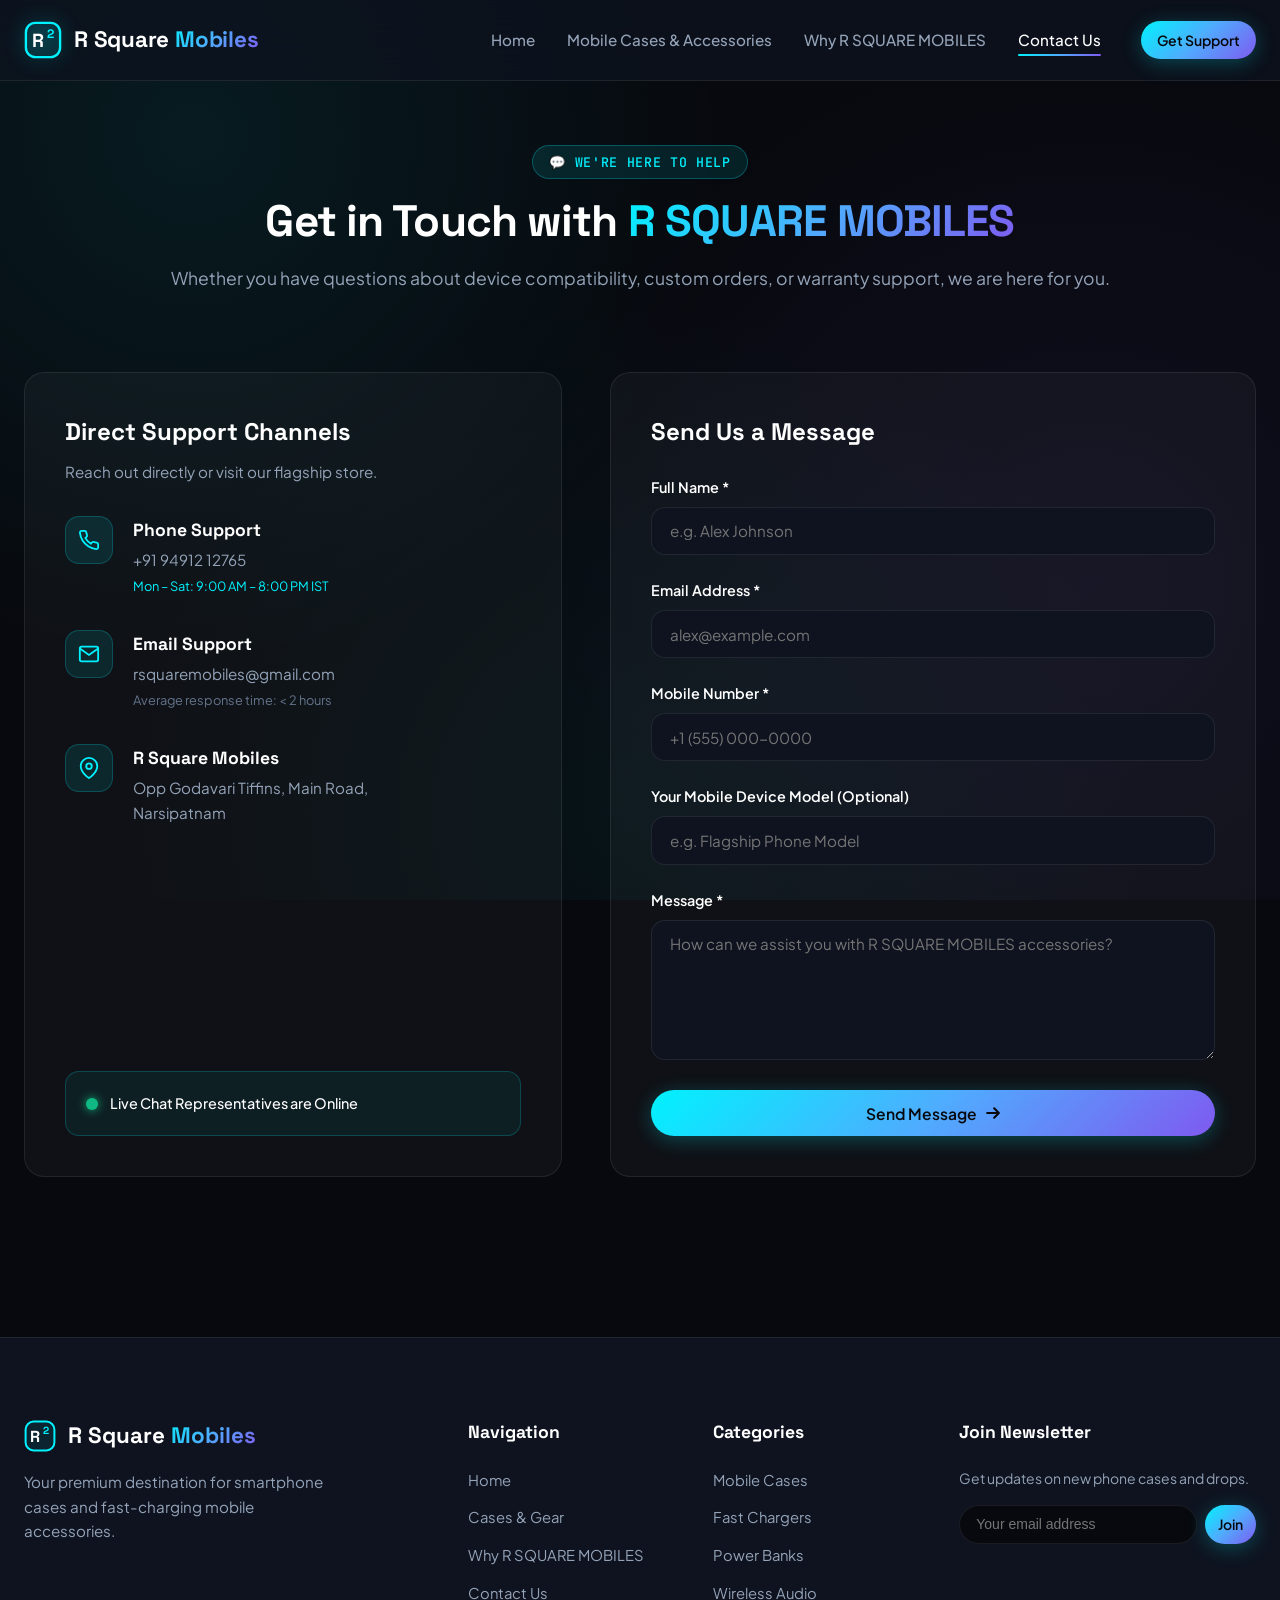
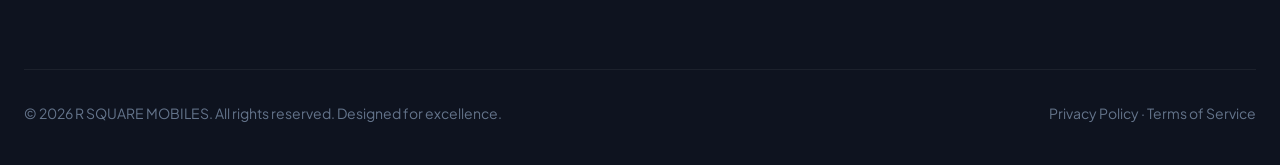
==== contact.html @ cab2f371 "first commit" ====
<!DOCTYPE html>
<html lang="en">

<head>
  <meta charset="UTF-8">
  <meta name="viewport" content="width=device-width, initial-scale=1.0">
  <title>Contact Us — R SQUARE MOBILES</title>
  <meta name="description"
    content="Have questions about our mobile cases, device compatibility or warranty? Get in touch with the R SQUARE MOBILES support team.">
  <link rel="preconnect" href="https://fonts.googleapis.com">
  <link rel="preconnect" href="https://fonts.gstatic.com" crossorigin>
  <link rel="stylesheet" href="css/style.css">
</head>

<body>

  <!-- ============================= SITE HEADER ============================= -->
  <header class="site-header">
    <div class="container header-inner">
      <a href="index.html" class="brand" aria-label="R SQUARE MOBILES Home">
        <svg class="brand-mark" viewBox="0 0 40 40" fill="none" xmlns="http://www.w3.org/2000/svg" aria-hidden="true">
          <rect x="2" y="2" width="36" height="36" rx="10" fill="rgba(0, 242, 254, 0.08)" stroke="#00f2fe"
            stroke-width="2.5" />
          <text x="8" y="27" font-family="'Space Grotesk', sans-serif" font-weight="800" font-size="20"
            fill="#ffffff">R</text>
          <text x="24" y="18" font-family="'Space Grotesk', sans-serif" font-weight="800" font-size="13"
            fill="#00f2fe">2</text>
        </svg>
        <span>R Square<span class="accent"> Mobiles</span></span>
      </a>

      <button class="nav-toggle" id="navToggle" aria-label="Toggle navigation menu" aria-expanded="false"
        aria-controls="mainNav">
        <svg viewBox="0 0 24 24" width="24" height="24" fill="none" stroke="currentColor" stroke-width="2"
          stroke-linecap="round">
          <line x1="3" y1="6" x2="21" y2="6" />
          <line x1="3" y1="12" x2="21" y2="12" />
          <line x1="3" y1="18" x2="21" y2="18" />
        </svg>
      </button>

      <nav class="main-nav" id="mainNav">
        <ul class="nav-links">
          <li><a href="index.html">Home</a></li>
          <li><a href="index.html#accessories">Mobile Cases &amp; Accessories</a></li>
          <li><a href="index.html#why">Why R SQUARE MOBILES</a></li>
          <li><a href="contact.html" class="active">Contact Us</a></li>
        </ul>
        <div class="header-actions">
          <a href="contact.html" class="btn btn-primary btn-sm nav-cta">Get Support</a>
        </div>
      </nav>
    </div>
  </header>

  <main>
    <!-- ============================= HERO SECTION ============================= -->
    <section class="contact-hero">
      <div class="container">
        <span class="eyebrow">💬 We're Here to Help</span>
        <h1 class="section-heading">Get in Touch with <span class="accent">R SQUARE MOBILES</span></h1>
        <p class="section-sub">Whether you have questions about device compatibility, custom orders, or warranty
          support, we are here for you.</p>
      </div>
    </section>

    <!-- ============================= CONTACT CONTENT ============================= -->
    <section class="container">
      <div class="contact-layout">
        <!-- Contact Info Cards -->
        <div class="contact-info-card">
          <div>
            <h3
              style="font-family:var(--font-heading); font-size:1.5rem; color:var(--text-bright); margin-bottom:0.5rem;">
              Direct Support Channels</h3>
            <p style="color:var(--text-muted); font-size:0.95rem;">Reach out directly or visit our flagship store.</p>
          </div>

          <div class="info-item">
            <div class="info-icon">
              <svg viewBox="0 0 24 24" fill="none" stroke="currentColor" stroke-width="2">
                <path
                  d="M22 16.92v3a2 2 0 0 1-2.18 2 19.79 19.79 0 0 1-8.63-3.07 19.5 19.5 0 0 1-6-6 19.79 19.79 0 0 1-3.07-8.67A2 2 0 0 1 4.11 2h3a2 2 0 0 1 2 1.72 12.84 12.84 0 0 0 .7 2.81 2 2 0 0 1-.45 2.11L8.09 9.91a16 16 0 0 0 6 6l1.27-1.27a2 2 0 0 1 2.11-.45 12.84 12.84 0 0 0 2.81.7A2 2 0 0 1 22 16.92z" />
              </svg>
            </div>
            <div class="info-text">
              <h4>Phone Support</h4>
              <p> +91 94912 12765</p>
              <span style="font-size:0.8rem; color:var(--accent-cyan);">Mon – Sat: 9:00 AM – 8:00 PM IST</span>
            </div>
          </div>

          <div class="info-item">
            <div class="info-icon">
              <svg viewBox="0 0 24 24" fill="none" stroke="currentColor" stroke-width="2">
                <path d="M4 4h16c1.1 0 2 .9 2 2v12c0 1.1-.9 2-2 2H4c-1.1 0-2-.9-2-2V6c0-1.1.9-2 2-2z" />
                <polyline points="22,6 12,13 2,6" />
              </svg>
            </div>
            <div class="info-text">
              <h4>Email Support</h4>
              <p>rsquaremobiles@gmail.com</p>
              <span style="font-size:0.8rem; color:var(--text-dim);">Average response time: &lt; 2 hours</span>
            </div>
          </div>

          <div class="info-item">
            <div class="info-icon">
              <svg viewBox="0 0 24 24" fill="none" stroke="currentColor" stroke-width="2">
                <path d="M21 10c0 7-9 13-9 13s-9-6-9-13a9 9 0 0 1 18 0z" />
                <circle cx="12" cy="10" r="3" />
              </svg>
            </div>
            <div class="info-text">
              <h4>R Square Mobiles</h4>
              <p>Opp Godavari Tiffins, Main Road, </p>
              <p>Narsipatnam</p>
            </div>
          </div>

          <div
            style="margin-top:auto; padding:1.25rem; background:rgba(0,242,254,0.06); border:1px solid rgba(0,242,254,0.2); border-radius:var(--radius-md); display:flex; align-items:center; gap:0.75rem;">
            <span
              style="width:12px; height:12px; border-radius:50%; background:#10b981; box-shadow:0 0 10px #10b981;"></span>
            <span style="font-size:0.9rem; color:var(--text-bright); font-weight:500;">Live Chat Representatives are
              Online</span>
          </div>
        </div>

        <!-- Contact Form Card -->
        <div class="contact-form-card">
          <h3
            style="font-family:var(--font-heading); font-size:1.5rem; color:var(--text-bright); margin-bottom:1.5rem;">
            Send Us a Message</h3>

          <form id="contactForm">
            <div class="form-group">
              <label for="contactName">Full Name *</label>
              <input type="text" id="contactName" class="form-input" placeholder="e.g. Alex Johnson" required>
            </div>

            <div class="form-group">
              <label for="contactEmail">Email Address *</label>
              <input type="email" id="contactEmail" class="form-input" placeholder="alex@example.com" required>
            </div>

            <div class="form-group">
              <label for="contactPhone">Mobile Number *</label>
              <input type="tel" id="contactPhone" class="form-input" placeholder="+1 (555) 000-0000" required>
            </div>

            <div class="form-group">
              <label for="contactDevice">Your Mobile Device Model (Optional)</label>
              <input type="text" id="contactDevice" class="form-input" placeholder="e.g. Flagship Phone Model">
            </div>

            <div class="form-group">
              <label for="contactMessage">Message *</label>
              <textarea id="contactMessage" class="form-textarea"
                placeholder="How can we assist you with R SQUARE MOBILES accessories?" required></textarea>
            </div>

            <button type="submit" class="btn btn-primary" style="width:100%;">
              Send Message
              <svg class="btn-icon" viewBox="0 0 12 12" fill="none" aria-hidden="true">
                <path d="M1 6h10M7 2l4 4-4 4" stroke="currentColor" stroke-width="1.8" stroke-linecap="round"
                  stroke-linejoin="round" />
              </svg>
            </button>
          </form>
        </div>
      </div>
    </section>
  </main>

  <!-- ============================= FOOTER ============================= -->
  <footer class="site-footer">
    <div class="container">
      <div class="footer-top">
        <div>
          <div class="footer-brand">
            <svg viewBox="0 0 40 40" width="32" height="32" fill="none" xmlns="http://www.w3.org/2000/svg"
              aria-hidden="true">
              <rect x="2" y="2" width="36" height="36" rx="10" fill="rgba(0, 242, 254, 0.08)" stroke="#00f2fe"
                stroke-width="2.5" />
              <text x="8" y="27" font-family="'Space Grotesk', sans-serif" font-weight="800" font-size="20"
                fill="#ffffff">R</text>
              <text x="24" y="18" font-family="'Space Grotesk', sans-serif" font-weight="800" font-size="13"
                fill="#00f2fe">2</text>
            </svg>
            <span>R Square<span class="accent"> Mobiles</span></span>
          </div>
          <p class="footer-tagline">Your premium destination for smartphone cases and fast-charging mobile accessories.
          </p>
        </div>

        <div class="footer-col">
          <h4>Navigation</h4>
          <ul>
            <li><a href="index.html">Home</a></li>
            <li><a href="index.html#accessories">Cases &amp; Gear</a></li>
            <li><a href="index.html#why">Why R SQUARE MOBILES</a></li>
            <li><a href="contact.html">Contact Us</a></li>
          </ul>
        </div>

        <div class="footer-col">
          <h4>Categories</h4>
          <ul>
            <li><a href="index.html#accessories">Mobile Cases</a></li>
            <li><a href="index.html#accessories">Fast Chargers</a></li>
            <li><a href="index.html#accessories">Power Banks</a></li>
            <li><a href="index.html#accessories">Wireless Audio</a></li>
          </ul>
        </div>

        <div class="footer-col">
          <h4>Join Newsletter</h4>
          <p style="font-size:0.875rem; color:var(--text-muted);">Get updates on new phone cases and drops.</p>
          <form class="newsletter-form"
            onsubmit="event.preventDefault(); showToast('Subscribed to R SQUARE MOBILES newsletter!'); this.reset();">
            <input type="email" placeholder="Your email address" class="newsletter-input" required>
            <button type="submit" class="btn btn-primary btn-sm">Join</button>
          </form>
        </div>
      </div>

      <div class="footer-bottom">
        <span>© 2026 R SQUARE MOBILES. All rights reserved. Designed for excellence.</span>
        <span>Privacy Policy · Terms of Service</span>
      </div>
    </div>
  </footer>

  <script src="js/script.js"></script>
</body>

</html>
---- css/style.css ----
/* ==========================================================================
   R SQUARE MOBILES — PREMIUM ULTRA-MODERN DESIGN SYSTEM
   ========================================================================== */

@import url('https://fonts.googleapis.com/css2?family=Plus+Jakarta+Sans:ital,wght@0,300..800;1,300..800&family=Space+Grotesk:wght@500;600;700&family=JetBrains+Mono:wght@500&display=swap');

:root {
  /* Color Palette - Deep Space Obsidian & Cyber Cyan */
  --bg-dark: #07090e;
  --bg-surface: #0e131f;
  --bg-surface-elevated: #161c2e;
  --bg-glass: rgba(14, 19, 31, 0.75);
  --bg-glass-card: rgba(255, 255, 255, 0.035);
  --bg-glass-hover: rgba(255, 255, 255, 0.07);

  --border-glass: rgba(255, 255, 255, 0.08);
  --border-glow: rgba(0, 242, 254, 0.3);
  --border-active: #00f2fe;

  --accent-cyan: #00f2fe;
  --accent-blue: #4facfe;
  --accent-teal: #00b8a9;
  --accent-purple: #7f5af0;
  --accent-gradient: linear-gradient(135deg, #00f2fe 0%, #4facfe 50%, #7f5af0 100%);
  --accent-gradient-hover: linear-gradient(135deg, #38f9d7 0%, #4facfe 100%);
  --accent-glow: rgba(0, 242, 254, 0.25);
  --accent-glow-strong: rgba(0, 242, 254, 0.5);

  --text-bright: #ffffff;
  --text-main: #f1f5f9;
  --text-muted: #94a3b8;
  --text-dim: #64748b;

  --font-primary: 'Plus Jakarta Sans', -apple-system, BlinkMacSystemFont, sans-serif;
  --font-heading: 'Space Grotesk', sans-serif;
  --font-mono: 'JetBrains Mono', monospace;

  --radius-sm: 8px;
  --radius-md: 14px;
  --radius-lg: 20px;
  --radius-full: 9999px;

  --transition-fast: 0.2s cubic-bezier(0.16, 1, 0.3, 1);
  --transition-normal: 0.35s cubic-bezier(0.16, 1, 0.3, 1);
  --transition-bounce: 0.5s cubic-bezier(0.34, 1.56, 0.64, 1);

  --shadow-sm: 0 4px 12px rgba(0, 0, 0, 0.3);
  --shadow-md: 0 10px 30px rgba(0, 0, 0, 0.5);
  --shadow-glow: 0 0 30px rgba(0, 242, 254, 0.2);
}

/* Base & Reset */
*,
*::before,
*::after {
  box-sizing: border-box;
  margin: 0;
  padding: 0;
}

html {
  scroll-behavior: smooth;
  font-size: 16px;
  color-scheme: dark;
}

body {
  font-family: var(--font-primary);
  background-color: var(--bg-dark);
  color: var(--text-main);
  line-height: 1.6;
  overflow-x: hidden;
  min-height: 100vh;
  position: relative;
  background-image:
    radial-gradient(circle at 15% 15%, rgba(0, 242, 254, 0.08) 0%, transparent 40%),
    radial-gradient(circle at 85% 65%, rgba(127, 90, 240, 0.08) 0%, transparent 45%),
    radial-gradient(circle at 50% 90%, rgba(0, 184, 169, 0.06) 0%, transparent 50%);
  background-attachment: fixed;
}

/* Custom Scrollbar */
::-webkit-scrollbar {
  width: 10px;
}

::-webkit-scrollbar-track {
  background: var(--bg-dark);
}

::-webkit-scrollbar-thumb {
  background: #1e293b;
  border-radius: var(--radius-full);
  border: 2px solid var(--bg-dark);
}

::-webkit-scrollbar-thumb:hover {
  background: var(--accent-teal);
}

/* Typography & Layout Utility */
.container {
  width: 100%;
  max-width: 1280px;
  margin: 0 auto;
  padding: 0 1.5rem;
}

a {
  color: inherit;
  text-decoration: none;
  transition: color var(--transition-fast);
}

ul {
  list-style: none;
}

img,
svg {
  display: block;
  max-width: 100%;
}

button {
  font-family: inherit;
  cursor: pointer;
  border: none;
  background: none;
}

.eyebrow {
  display: inline-flex;
  align-items: center;
  gap: 0.5rem;
  padding: 0.35rem 1rem;
  border-radius: var(--radius-full);
  background: rgba(0, 242, 254, 0.1);
  border: 1px solid rgba(0, 242, 254, 0.25);
  color: var(--accent-cyan);
  font-family: var(--font-mono);
  font-size: 0.825rem;
  font-weight: 500;
  letter-spacing: 0.05em;
  text-transform: uppercase;
  margin-bottom: 1rem;
}

.accent {
  background: var(--accent-gradient);
  -webkit-background-clip: text;
  -webkit-text-fill-color: transparent;
}

.section-head {
  text-align: center;
  max-width: 680px;
  margin: 0 auto 3.5rem;
}

.section-heading {
  font-family: var(--font-heading);
  font-size: clamp(2rem, 4vw, 2.75rem);
  font-weight: 700;
  letter-spacing: -0.02em;
  color: var(--text-bright);
  line-height: 1.2;
  margin-bottom: 1rem;
}

.section-sub {
  color: var(--text-muted);
  font-size: 1.1rem;
}

/* Buttons */
.btn {
  display: inline-flex;
  align-items: center;
  justify-content: center;
  gap: 0.6rem;
  padding: 0.85rem 1.75rem;
  border-radius: var(--radius-full);
  font-weight: 600;
  font-size: 0.975rem;
  transition: all var(--transition-normal);
  position: relative;
  overflow: hidden;
  z-index: 1;
}

.btn-primary {
  background: var(--accent-gradient);
  color: #07090e;
  box-shadow: 0 4px 20px var(--accent-glow);
}

.btn-primary:hover {
  transform: translateY(-2px);
  box-shadow: 0 8px 30px var(--accent-glow-strong);
}

.btn-secondary {
  background: rgba(255, 255, 255, 0.05);
  color: var(--text-bright);
  border: 1px solid var(--border-glass);
  backdrop-filter: blur(10px);
}

.btn-secondary:hover {
  background: rgba(255, 255, 255, 0.1);
  border-color: rgba(255, 255, 255, 0.2);
  transform: translateY(-2px);
}

.btn-sm {
  padding: 0.5rem 1rem;
  font-size: 0.875rem;
}

.btn-icon {
  width: 14px;
  height: 14px;
  transition: transform var(--transition-fast);
}

.btn:hover .btn-icon {
  transform: translateX(4px);
}

/* ==========================================================================
   HEADER & NAVIGATION
   ========================================================================== */
.site-header {
  position: sticky;
  top: 0;
  z-index: 100;
  background: var(--bg-glass);
  backdrop-filter: blur(20px);
  -webkit-backdrop-filter: blur(20px);
  border-bottom: 1px solid var(--border-glass);
  transition: background var(--transition-fast);
}

.header-inner {
  display: flex;
  align-items: center;
  justify-content: space-between;
  height: 80px;
}

.brand {
  display: flex;
  align-items: center;
  gap: 0.75rem;
  font-family: var(--font-heading);
  font-size: 1.4rem;
  font-weight: 700;
  color: var(--text-bright);
  letter-spacing: -0.01em;
}

.brand-mark {
  width: 38px;
  height: 38px;
  filter: drop-shadow(0 0 10px rgba(0, 242, 254, 0.4));
  transition: transform var(--transition-bounce);
}

.brand:hover .brand-mark {
  transform: scale(1.1) rotate(-5deg);
}

.main-nav {
  display: flex;
  align-items: center;
  gap: 2.5rem;
}

.nav-links {
  display: flex;
  align-items: center;
  gap: 2rem;
}

.nav-links a {
  color: var(--text-muted);
  font-weight: 500;
  font-size: 0.95rem;
  position: relative;
  padding: 0.4rem 0;
}

.nav-links a:hover,
.nav-links a.active {
  color: var(--text-bright);
}

.nav-links a::after {
  content: '';
  position: absolute;
  bottom: 0;
  left: 0;
  width: 0%;
  height: 2px;
  background: var(--accent-gradient);
  border-radius: var(--radius-full);
  transition: width var(--transition-normal);
}

.nav-links a:hover::after,
.nav-links a.active::after {
  width: 100%;
}

.header-actions {
  display: flex;
  align-items: center;
  gap: 1rem;
}

.cart-toggle-btn {
  position: relative;
  display: flex;
  align-items: center;
  justify-content: center;
  width: 44px;
  height: 44px;
  border-radius: var(--radius-full);
  background: rgba(255, 255, 255, 0.05);
  border: 1px solid var(--border-glass);
  color: var(--text-bright);
  transition: all var(--transition-fast);
}

.cart-toggle-btn:hover {
  background: rgba(0, 242, 254, 0.15);
  border-color: var(--accent-cyan);
  color: var(--accent-cyan);
}

.cart-badge {
  position: absolute;
  top: -4px;
  right: -4px;
  background: var(--accent-cyan);
  color: #07090e;
  font-size: 0.75rem;
  font-weight: 700;
  width: 20px;
  height: 20px;
  border-radius: var(--radius-full);
  display: flex;
  align-items: center;
  justify-content: center;
  box-shadow: 0 0 10px var(--accent-cyan);
}

.nav-toggle {
  display: none;
  background: transparent;
  border: none;
  cursor: pointer;
  padding: 0.5rem;
  width: 40px;
  height: 40px;
}

.nav-toggle svg {
  stroke: var(--text-bright);
}

/* Mobile Nav Drawer Overlay */
@media (max-width: 900px) {
  .nav-toggle {
    display: flex;
    align-items: center;
    justify-content: center;
  }

  .main-nav {
    position: fixed;
    top: 80px;
    right: -100%;
    width: 280px;
    height: calc(100vh - 80px);
    background: var(--bg-surface-elevated);
    border-left: 1px solid var(--border-glass);
    flex-direction: column;
    align-items: flex-start;
    padding: 2.5rem 2rem;
    gap: 2rem;
    transition: right var(--transition-normal);
    box-shadow: -10px 0 30px rgba(0, 0, 0, 0.5);
  }

  .main-nav.open {
    right: 0;
  }

  .nav-links {
    flex-direction: column;
    align-items: flex-start;
    width: 100%;
    gap: 1.5rem;
  }

  .nav-links a {
    font-size: 1.1rem;
    width: 100%;
  }

  .nav-cta {
    width: 100%;
    text-align: center;
  }
}

/* ==========================================================================
   HERO SECTION
   ========================================================================== */
.hero {
  padding: 5rem 0 6rem;
  position: relative;
  overflow: hidden;
}

.hero-inner {
  display: grid;
  grid-template-columns: 1.1fr 0.9fr;
  gap: 3rem;
  align-items: center;
}

.hero-copy {
  z-index: 2;
}

.hero-heading {
  font-family: var(--font-heading);
  font-size: clamp(2.5rem, 5vw, 4rem);
  font-weight: 700;
  line-height: 1.1;
  color: var(--text-bright);
  margin-bottom: 1rem;
  letter-spacing: -0.02em;
}

.hero-sub {
  font-size: 1.25rem;
  color: var(--accent-cyan);
  font-weight: 600;
  margin-bottom: 0.75rem;
}

.hero-desc {
  font-size: 1.05rem;
  color: var(--text-muted);
  margin-bottom: 2rem;
  max-width: 540px;
}

.hero-actions {
  display: flex;
  flex-direction: column;
  gap: 1.25rem;
}

.hero-buttons {
  display: flex;
  align-items: center;
  gap: 1rem;
  flex-wrap: wrap;
}

.hero-note {
  display: flex;
  align-items: center;
  gap: 0.5rem;
  font-size: 0.85rem;
  color: var(--text-dim);
  font-family: var(--font-mono);
}

.hero-note span {
  display: inline-block;
  width: 6px;
  height: 6px;
  border-radius: 50%;
  background: var(--accent-cyan);
  box-shadow: 0 0 8px var(--accent-cyan);
}

/* Interactive 3D Phone Hero Canvas Art */
.hero-art-wrapper {
  position: relative;
  display: flex;
  justify-content: center;
  align-items: center;
}

.hero-art-backdrop {
  position: absolute;
  width: 380px;
  height: 380px;
  background: radial-gradient(circle, rgba(0, 242, 254, 0.18) 0%, rgba(127, 90, 240, 0.12) 50%, transparent 70%);
  filter: blur(40px);
  border-radius: 50%;
  animation: pulse-glow 6s ease-in-out infinite alternate;
}

@keyframes pulse-glow {
  0% {
    transform: scale(0.9);
    opacity: 0.6;
  }

  100% {
    transform: scale(1.15);
    opacity: 1;
  }
}

.hero-svg-container {
  position: relative;
  width: 100%;
  max-width: 480px;
  filter: drop-shadow(0 20px 40px rgba(0, 0, 0, 0.6));
}

.float-item-1 {
  animation: float-slow 5s ease-in-out infinite alternate;
}

.float-item-2 {
  animation: float-slow 6s ease-in-out infinite alternate-reverse;
}

.float-item-3 {
  animation: float-slow 7s ease-in-out infinite alternate;
}

@keyframes float-slow {
  0% {
    transform: translateY(0px) rotate(0deg);
  }

  100% {
    transform: translateY(-12px) rotate(2deg);
  }
}

/* Cable Wavy Divider */
.cable-divider {
  width: 100%;
  height: 36px;
  stroke: rgba(0, 242, 254, 0.4);
  stroke-width: 2.5;
  fill: none;
  filter: drop-shadow(0 0 8px var(--accent-cyan));
}

/* ==========================================================================
   ACCESSORIES & PRODUCT CATALOG
   ========================================================================== */
.accessories {
  padding: 6rem 0;
  position: relative;
}

.filter-bar {
  display: flex;
  flex-direction: column;
  gap: 1.5rem;
  align-items: center;
  margin-bottom: 3.5rem;
}

.search-box {
  position: relative;
  width: 100%;
  max-width: 500px;
}

.search-input {
  width: 100%;
  padding: 0.9rem 1.25rem 0.9rem 3rem;
  background: var(--bg-surface);
  border: 1px solid var(--border-glass);
  border-radius: var(--radius-full);
  color: var(--text-bright);
  font-size: 0.975rem;
  outline: none;
  transition: all var(--transition-fast);
}

.search-input:focus {
  border-color: var(--accent-cyan);
  box-shadow: 0 0 20px rgba(0, 242, 254, 0.2);
  background: var(--bg-surface-elevated);
}

.search-icon {
  position: absolute;
  left: 1.1rem;
  top: 50%;
  transform: translateY(-50%);
  width: 18px;
  height: 18px;
  stroke: var(--text-dim);
  pointer-events: none;
}

.category-tabs {
  display: flex;
  align-items: center;
  justify-content: center;
  gap: 0.75rem;
  flex-wrap: wrap;
}

.tab-btn {
  padding: 0.55rem 1.25rem;
  border-radius: var(--radius-full);
  background: rgba(255, 255, 255, 0.04);
  border: 1px solid var(--border-glass);
  color: var(--text-muted);
  font-size: 0.9rem;
  font-weight: 500;
  transition: all var(--transition-fast);
}

.tab-btn:hover {
  color: var(--text-bright);
  background: rgba(255, 255, 255, 0.08);
}

.tab-btn.active {
  background: var(--accent-cyan);
  color: #07090e;
  font-weight: 600;
  border-color: var(--accent-cyan);
  box-shadow: 0 0 15px rgba(0, 242, 254, 0.4);
}

/* Card Grid */
.card-grid {
  display: grid;
  grid-template-columns: repeat(auto-fill, minmax(320px, 1fr));
  gap: 2rem;
}

.product-card {
  background: var(--bg-glass-card);
  border: 1px solid var(--border-glass);
  border-radius: var(--radius-lg);
  padding: 1.75rem;
  backdrop-filter: blur(16px);
  -webkit-backdrop-filter: blur(16px);
  transition: all var(--transition-normal);
  display: flex;
  flex-direction: column;
  position: relative;
  overflow: hidden;
}

.product-card::before {
  content: '';
  position: absolute;
  top: 0;
  left: 0;
  width: 100%;
  height: 2px;
  background: var(--accent-gradient);
  opacity: 0;
  transition: opacity var(--transition-fast);
}

.product-card:hover {
  transform: translateY(-8px);
  background: var(--bg-glass-hover);
  border-color: rgba(0, 242, 254, 0.3);
  box-shadow: var(--shadow-md), 0 0 25px rgba(0, 242, 254, 0.12);
}

.product-card:hover::before {
  opacity: 1;
}

.card-top {
  display: flex;
  justify-content: space-between;
  align-items: center;
  margin-bottom: 1rem;
}

.badge-tag {
  font-size: 0.75rem;
  font-weight: 700;
  text-transform: uppercase;
  padding: 0.25rem 0.6rem;
  border-radius: var(--radius-sm);
  background: rgba(0, 242, 254, 0.12);
  color: var(--accent-cyan);
  border: 1px solid rgba(0, 242, 254, 0.25);
}

.badge-tag.popular {
  background: rgba(127, 90, 240, 0.15);
  color: #a78bfa;
  border-color: rgba(127, 90, 240, 0.3);
}

.card-icon-wrap {
  width: 100%;
  height: 200px;
  border-radius: var(--radius-md);
  background: radial-gradient(circle at center, rgba(0, 242, 254, 0.08) 0%, rgba(14, 19, 31, 0.85) 100%);
  border: 1px solid rgba(255, 255, 255, 0.06);
  display: flex;
  align-items: center;
  justify-content: center;
  margin-bottom: 1.5rem;
  position: relative;
  overflow: hidden;
  padding: 0.5rem;
}

.product-img {
  width: 100%;
  height: 100%;
  object-fit: contain;
  transition: transform var(--transition-bounce);
  filter: drop-shadow(0 10px 20px rgba(0, 0, 0, 0.5));
}

.product-card:hover .product-img {
  transform: scale(1.08) translateY(-4px);
}

.availability-status {
  display: inline-flex;
  align-items: center;
  gap: 0.5rem;
  font-size: 0.875rem;
  font-weight: 600;
  color: #10b981;
  background: rgba(16, 185, 129, 0.1);
  padding: 0.35rem 0.85rem;
  border-radius: var(--radius-full);
  border: 1px solid rgba(16, 185, 129, 0.25);
}

.availability-status.large {
  font-size: 1rem;
  padding: 0.5rem 1rem;
}

.status-dot {
  width: 8px;
  height: 8px;
  border-radius: 50%;
  background: #10b981;
  box-shadow: 0 0 10px #10b981;
  animation: pulse-dot 2s infinite alternate;
}

@keyframes pulse-dot {
  0% {
    transform: scale(0.9);
    opacity: 0.7;
  }

  100% {
    transform: scale(1.2);
    opacity: 1;
  }
}

.rating-stars {
  display: flex;
  align-items: center;
  gap: 0.25rem;
  color: #fbbf24;
  font-size: 0.85rem;
  margin-bottom: 0.5rem;
}

.rating-stars span {
  color: var(--text-dim);
  font-size: 0.8rem;
  margin-left: 0.3rem;
}

.product-card h3 {
  font-family: var(--font-heading);
  font-size: 1.35rem;
  font-weight: 700;
  color: var(--text-bright);
  margin-bottom: 0.5rem;
}

.product-card p {
  color: var(--text-muted);
  font-size: 0.925rem;
  margin-bottom: 1.5rem;
  flex-grow: 1;
}

.card-bottom {
  display: flex;
  align-items: center;
  justify-content: space-between;
  margin-top: auto;
  padding-top: 1rem;
  border-top: 1px solid rgba(255, 255, 255, 0.06);
}

.card-actions {
  display: flex;
  gap: 0.5rem;
  width: 100%;
  justify-content: space-between;
  align-items: center;
}

.btn-add-cart {
  padding: 0.65rem 1.25rem;
  border-radius: var(--radius-full);
  background: var(--accent-gradient);
  color: #07090e;
  font-weight: 600;
  font-size: 0.875rem;
  transition: all var(--transition-fast);
  display: flex;
  align-items: center;
  gap: 0.4rem;
}

.btn-add-cart:hover {
  box-shadow: 0 0 15px rgba(0, 242, 254, 0.5);
  transform: scale(1.03);
}

.btn-quick-view {
  width: 36px;
  height: 36px;
  border-radius: var(--radius-full);
  background: rgba(255, 255, 255, 0.05);
  border: 1px solid var(--border-glass);
  color: var(--text-bright);
  display: flex;
  align-items: center;
  justify-content: center;
  transition: all var(--transition-fast);
}

.btn-quick-view:hover {
  background: rgba(255, 255, 255, 0.15);
  color: var(--accent-cyan);
}

/* Empty state */
.no-results {
  grid-column: 1 / -1;
  text-align: center;
  padding: 4rem 2rem;
  background: var(--bg-glass-card);
  border-radius: var(--radius-lg);
  border: 1px dashed var(--border-glass);
  color: var(--text-muted);
}

/* ==========================================================================
   WHY CHOOSE US & FEATURES
   ========================================================================== */
.why {
  padding: 6rem 0;
  background: radial-gradient(ellipse at center, rgba(14, 19, 31, 0.6) 0%, transparent 80%);
}

.feature-grid {
  display: grid;
  grid-template-columns: repeat(auto-fit, minmax(250px, 1fr));
  gap: 2rem;
}

.feature-item {
  background: var(--bg-glass-card);
  border: 1px solid var(--border-glass);
  border-radius: var(--radius-lg);
  padding: 2.25rem 1.75rem;
  transition: all var(--transition-normal);
  position: relative;
}

.feature-item:hover {
  transform: translateY(-5px);
  border-color: rgba(0, 242, 254, 0.3);
  box-shadow: 0 10px 30px rgba(0, 0, 0, 0.4);
}

.feature-num {
  font-family: var(--font-mono);
  font-size: 2.5rem;
  font-weight: 800;
  color: rgba(0, 242, 254, 0.2);
  line-height: 1;
  margin-bottom: 1.25rem;
  display: block;
}

.feature-item:hover .feature-num {
  color: var(--accent-cyan);
  text-shadow: 0 0 15px rgba(0, 242, 254, 0.4);
}

.feature-item h3 {
  font-family: var(--font-heading);
  font-size: 1.25rem;
  color: var(--text-bright);
  margin-bottom: 0.75rem;
}

.feature-item p {
  color: var(--text-muted);
  font-size: 0.95rem;
}

/* ==========================================================================
   CUSTOMER REVIEWS & TESTIMONIALS
   ========================================================================== */
.testimonials {
  padding: 6rem 0;
}

.testimonial-grid {
  display: grid;
  grid-template-columns: repeat(auto-fit, minmax(300px, 1fr));
  gap: 2rem;
}

.testimonial-card {
  background: var(--bg-glass-card);
  border: 1px solid var(--border-glass);
  border-radius: var(--radius-lg);
  padding: 2rem;
  backdrop-filter: blur(10px);
  display: flex;
  flex-direction: column;
  gap: 1rem;
}

.testimonial-quote {
  color: var(--text-main);
  font-size: 0.975rem;
  font-style: italic;
}

.testimonial-user {
  display: flex;
  align-items: center;
  gap: 1rem;
  margin-top: auto;
}

.user-avatar {
  width: 44px;
  height: 44px;
  border-radius: 50%;
  background: var(--accent-gradient);
  display: flex;
  align-items: center;
  justify-content: center;
  font-weight: 700;
  color: #07090e;
  font-size: 1rem;
}

.user-info h4 {
  color: var(--text-bright);
  font-size: 0.95rem;
  font-weight: 600;
}

.user-info span {
  color: var(--text-dim);
  font-size: 0.8rem;
}

/* ==========================================================================
   FAQ ACCORDION
   ========================================================================== */
.faq-section {
  padding: 6rem 0;
}

.faq-accordion {
  max-width: 800px;
  margin: 0 auto;
  display: flex;
  flex-direction: column;
  gap: 1rem;
}

.faq-item {
  background: var(--bg-glass-card);
  border: 1px solid var(--border-glass);
  border-radius: var(--radius-md);
  overflow: hidden;
  transition: border-color var(--transition-fast);
}

.faq-item.open {
  border-color: rgba(0, 242, 254, 0.3);
}

.faq-question {
  width: 100%;
  padding: 1.25rem 1.5rem;
  display: flex;
  align-items: center;
  justify-content: space-between;
  color: var(--text-bright);
  font-family: var(--font-heading);
  font-size: 1.1rem;
  font-weight: 600;
  text-align: left;
}

.faq-icon {
  width: 20px;
  height: 20px;
  stroke: var(--accent-cyan);
  transition: transform var(--transition-fast);
}

.faq-item.open .faq-icon {
  transform: rotate(180deg);
}

.faq-answer {
  padding: 0 1.5rem 1.25rem;
  color: var(--text-muted);
  font-size: 0.95rem;
  display: none;
  line-height: 1.6;
}

.faq-item.open .faq-answer {
  display: block;
}

/* ==========================================================================
   CONTACT PAGE & CTA
   ========================================================================== */
.cta {
  padding: 5rem 0 6rem;
}

.cta-panel {
  background: linear-gradient(135deg, rgba(14, 19, 31, 0.9) 0%, rgba(22, 28, 46, 0.9) 100%);
  border: 1px solid rgba(0, 242, 254, 0.3);
  border-radius: var(--radius-lg);
  padding: 3.5rem 3rem;
  display: flex;
  align-items: center;
  justify-content: space-between;
  gap: 2rem;
  box-shadow: 0 0 40px rgba(0, 242, 254, 0.15);
  position: relative;
  overflow: hidden;
}

.cta-panel::before {
  content: '';
  position: absolute;
  top: -50%;
  right: -20%;
  width: 400px;
  height: 400px;
  background: radial-gradient(circle, rgba(0, 242, 254, 0.15) 0%, transparent 70%);
  pointer-events: none;
}

.cta-copy h2 {
  font-family: var(--font-heading);
  font-size: 2rem;
  color: var(--text-bright);
  margin-bottom: 0.5rem;
}

.cta-copy p {
  color: var(--text-muted);
  font-size: 1.05rem;
}

/* Contact Page Layout */
.contact-hero {
  padding: 4rem 0 2rem;
  text-align: center;
}

.contact-layout {
  display: grid;
  grid-template-columns: 1fr 1.2fr;
  gap: 3rem;
  padding: 3rem 0 6rem;
}

.contact-info-card {
  background: var(--bg-glass-card);
  border: 1px solid var(--border-glass);
  border-radius: var(--radius-lg);
  padding: 2.5rem;
  display: flex;
  flex-direction: column;
  gap: 2rem;
}

.info-item {
  display: flex;
  align-items: flex-start;
  gap: 1.25rem;
}

.info-icon {
  width: 48px;
  height: 48px;
  border-radius: var(--radius-md);
  background: rgba(0, 242, 254, 0.1);
  border: 1px solid rgba(0, 242, 254, 0.2);
  display: flex;
  align-items: center;
  justify-content: center;
  color: var(--accent-cyan);
  flex-shrink: 0;
}

.info-icon svg {
  width: 22px;
  height: 22px;
  stroke: currentColor;
}

.info-text h4 {
  font-family: var(--font-heading);
  color: var(--text-bright);
  font-size: 1.1rem;
  margin-bottom: 0.25rem;
}

.info-text p {
  color: var(--text-muted);
  font-size: 0.95rem;
}

.contact-form-card {
  background: var(--bg-glass-card);
  border: 1px solid var(--border-glass);
  border-radius: var(--radius-lg);
  padding: 2.5rem;
}

.form-group {
  margin-bottom: 1.5rem;
}

.form-group label {
  display: block;
  font-size: 0.9rem;
  font-weight: 600;
  color: var(--text-bright);
  margin-bottom: 0.5rem;
}

.form-input,
.form-textarea,
.form-select {
  width: 100%;
  padding: 0.85rem 1.1rem;
  background: var(--bg-surface);
  border: 1px solid var(--border-glass);
  border-radius: var(--radius-md);
  color: var(--text-bright);
  font-family: inherit;
  font-size: 0.95rem;
  outline: none;
  transition: all var(--transition-fast);
}

.form-input:focus,
.form-textarea:focus,
.form-select:focus {
  border-color: var(--accent-cyan);
  box-shadow: 0 0 15px rgba(0, 242, 254, 0.2);
  background: var(--bg-surface-elevated);
}

.form-textarea {
  resize: vertical;
  min-height: 140px;
}

/* ==========================================================================
   SHOPPING CART DRAWER & QUICK VIEW MODAL
   ========================================================================== */
/* Drawer */
.cart-drawer-backdrop {
  position: fixed;
  inset: 0;
  background: rgba(0, 0, 0, 0.7);
  backdrop-filter: blur(8px);
  z-index: 1000;
  opacity: 0;
  pointer-events: none;
  transition: opacity var(--transition-normal);
}

.cart-drawer-backdrop.open {
  opacity: 1;
  pointer-events: auto;
}

.cart-drawer {
  position: fixed;
  top: 0;
  right: -420px;
  width: 100%;
  max-width: 420px;
  height: 100vh;
  background: var(--bg-surface-elevated);
  border-left: 1px solid var(--border-glass);
  z-index: 1001;
  display: flex;
  flex-direction: column;
  transition: right var(--transition-normal);
  box-shadow: -15px 0 40px rgba(0, 0, 0, 0.8);
}

.cart-drawer.open {
  right: 0;
}

.cart-header {
  padding: 1.5rem;
  border-bottom: 1px solid var(--border-glass);
  display: flex;
  align-items: center;
  justify-content: space-between;
}

.cart-header h3 {
  font-family: var(--font-heading);
  font-size: 1.3rem;
  color: var(--text-bright);
}

.btn-close {
  width: 36px;
  height: 36px;
  border-radius: 50%;
  background: rgba(255, 255, 255, 0.05);
  color: var(--text-bright);
  display: flex;
  align-items: center;
  justify-content: center;
  transition: background var(--transition-fast);
}

.btn-close:hover {
  background: rgba(255, 255, 255, 0.15);
  color: var(--accent-cyan);
}

.cart-body {
  padding: 1.5rem;
  flex-grow: 1;
  overflow-y: auto;
  display: flex;
  flex-direction: column;
  gap: 1rem;
}

.cart-item {
  display: flex;
  align-items: center;
  gap: 1rem;
  background: var(--bg-glass-card);
  border: 1px solid var(--border-glass);
  border-radius: var(--radius-md);
  padding: 0.9rem;
}

.cart-item-icon {
  width: 55px;
  height: 55px;
  background: rgba(0, 242, 254, 0.1);
  border-radius: var(--radius-sm);
  display: flex;
  align-items: center;
  justify-content: center;
  color: var(--accent-cyan);
  flex-shrink: 0;
  padding: 0.2rem;
}

.cart-item-info {
  flex-grow: 1;
}

.cart-item-info h5 {
  color: var(--text-bright);
  font-size: 0.95rem;
  margin-bottom: 0.2rem;
}

.qty-controls {
  display: flex;
  align-items: center;
  gap: 0.5rem;
  background: var(--bg-surface);
  border: 1px solid var(--border-glass);
  border-radius: var(--radius-full);
  padding: 0.2rem 0.5rem;
}

.btn-qty {
  width: 22px;
  height: 22px;
  border-radius: 50%;
  color: var(--text-bright);
  font-weight: 700;
  font-size: 0.85rem;
  display: flex;
  align-items: center;
  justify-content: center;
}

.btn-qty:hover {
  color: var(--accent-cyan);
}

.cart-footer {
  padding: 1.5rem;
  border-top: 1px solid var(--border-glass);
  background: var(--bg-surface);
}

.cart-subtotal {
  display: flex;
  justify-content: space-between;
  align-items: center;
  font-size: 1.1rem;
  font-weight: 700;
  color: var(--text-bright);
  margin-bottom: 1.25rem;
}

/* Quick View Modal */
.modal-backdrop {
  position: fixed;
  inset: 0;
  background: rgba(0, 0, 0, 0.8);
  backdrop-filter: blur(10px);
  z-index: 2000;
  display: flex;
  align-items: center;
  justify-content: center;
  padding: 1.5rem;
  opacity: 0;
  pointer-events: none;
  transition: opacity var(--transition-normal);
}

.modal-backdrop.open {
  opacity: 1;
  pointer-events: auto;
}

.modal-card {
  background: var(--bg-surface-elevated);
  border: 1px solid var(--border-glow);
  border-radius: var(--radius-lg);
  max-width: 600px;
  width: 100%;
  padding: 2.5rem;
  position: relative;
  box-shadow: 0 20px 50px rgba(0, 0, 0, 0.9), 0 0 30px rgba(0, 242, 254, 0.2);
  transform: translateY(20px);
  transition: transform var(--transition-normal);
}

.modal-backdrop.open .modal-card {
  transform: translateY(0);
}

.modal-close-btn {
  position: absolute;
  top: 1.25rem;
  right: 1.25rem;
}

/* Toast Notifications */
.toast-container {
  position: fixed;
  bottom: 2rem;
  right: 2rem;
  z-index: 3000;
  display: flex;
  flex-direction: column;
  gap: 0.75rem;
}

.toast {
  background: var(--bg-surface-elevated);
  border: 1px solid var(--accent-cyan);
  color: var(--text-bright);
  padding: 1rem 1.5rem;
  border-radius: var(--radius-md);
  box-shadow: 0 10px 30px rgba(0, 0, 0, 0.6), 0 0 15px rgba(0, 242, 254, 0.3);
  display: flex;
  align-items: center;
  gap: 0.75rem;
  animation: slide-in-right 0.3s ease-out forwards;
}

@keyframes slide-in-right {
  from {
    transform: translateX(100%);
    opacity: 0;
  }

  to {
    transform: translateX(0);
    opacity: 1;
  }
}

/* ==========================================================================
   FOOTER
   ========================================================================== */
.site-footer {
  background: var(--bg-surface);
  border-top: 1px solid var(--border-glass);
  padding: 5rem 0 2.5rem;
  margin-top: 4rem;
}

.footer-top {
  display: grid;
  grid-template-columns: 2fr 1fr 1fr 1.5fr;
  gap: 3rem;
  margin-bottom: 4rem;
}

.footer-brand {
  display: flex;
  align-items: center;
  gap: 0.75rem;
  font-family: var(--font-heading);
  font-size: 1.4rem;
  font-weight: 700;
  color: var(--text-bright);
  margin-bottom: 1rem;
}

.footer-tagline {
  color: var(--text-muted);
  font-size: 0.95rem;
  max-width: 320px;
}

.footer-col h4 {
  font-family: var(--font-heading);
  color: var(--text-bright);
  font-size: 1.1rem;
  margin-bottom: 1.25rem;
}

.footer-col ul {
  display: flex;
  flex-direction: column;
  gap: 0.75rem;
}

.footer-col a {
  color: var(--text-muted);
  font-size: 0.925rem;
}

.footer-col a:hover {
  color: var(--accent-cyan);
}

.newsletter-form {
  display: flex;
  gap: 0.5rem;
  margin-top: 1rem;
}

.newsletter-input {
  padding: 0.65rem 1rem;
  background: var(--bg-dark);
  border: 1px solid var(--border-glass);
  border-radius: var(--radius-full);
  color: var(--text-bright);
  font-size: 0.875rem;
  outline: none;
  width: 100%;
}

.newsletter-input:focus {
  border-color: var(--accent-cyan);
}

.footer-bottom {
  border-top: 1px solid rgba(255, 255, 255, 0.06);
  padding-top: 2rem;
  display: flex;
  align-items: center;
  justify-content: space-between;
  color: var(--text-dim);
  font-size: 0.875rem;
}

/* ==========================================================================
   RESPONSIVE MEDIA QUERIES
   ========================================================================== */
@media (max-width: 1024px) {
  .hero-inner {
    grid-template-columns: 1fr;
    text-align: center;
  }

  .hero-copy {
    display: flex;
    flex-direction: column;
    align-items: center;
  }

  .hero-actions {
    align-items: center;
  }

  .footer-top {
    grid-template-columns: 1fr 1fr;
  }

  .contact-layout {
    grid-template-columns: 1fr;
  }
}

@media (max-width: 640px) {
  .card-grid {
    grid-template-columns: 1fr;
  }

  .cta-panel {
    flex-direction: column;
    text-align: center;
    padding: 2.5rem 1.5rem;
  }

  .footer-top {
    grid-template-columns: 1fr;
  }

  .footer-bottom {
    flex-direction: column;
    gap: 1rem;
    text-align: center;
  }
}
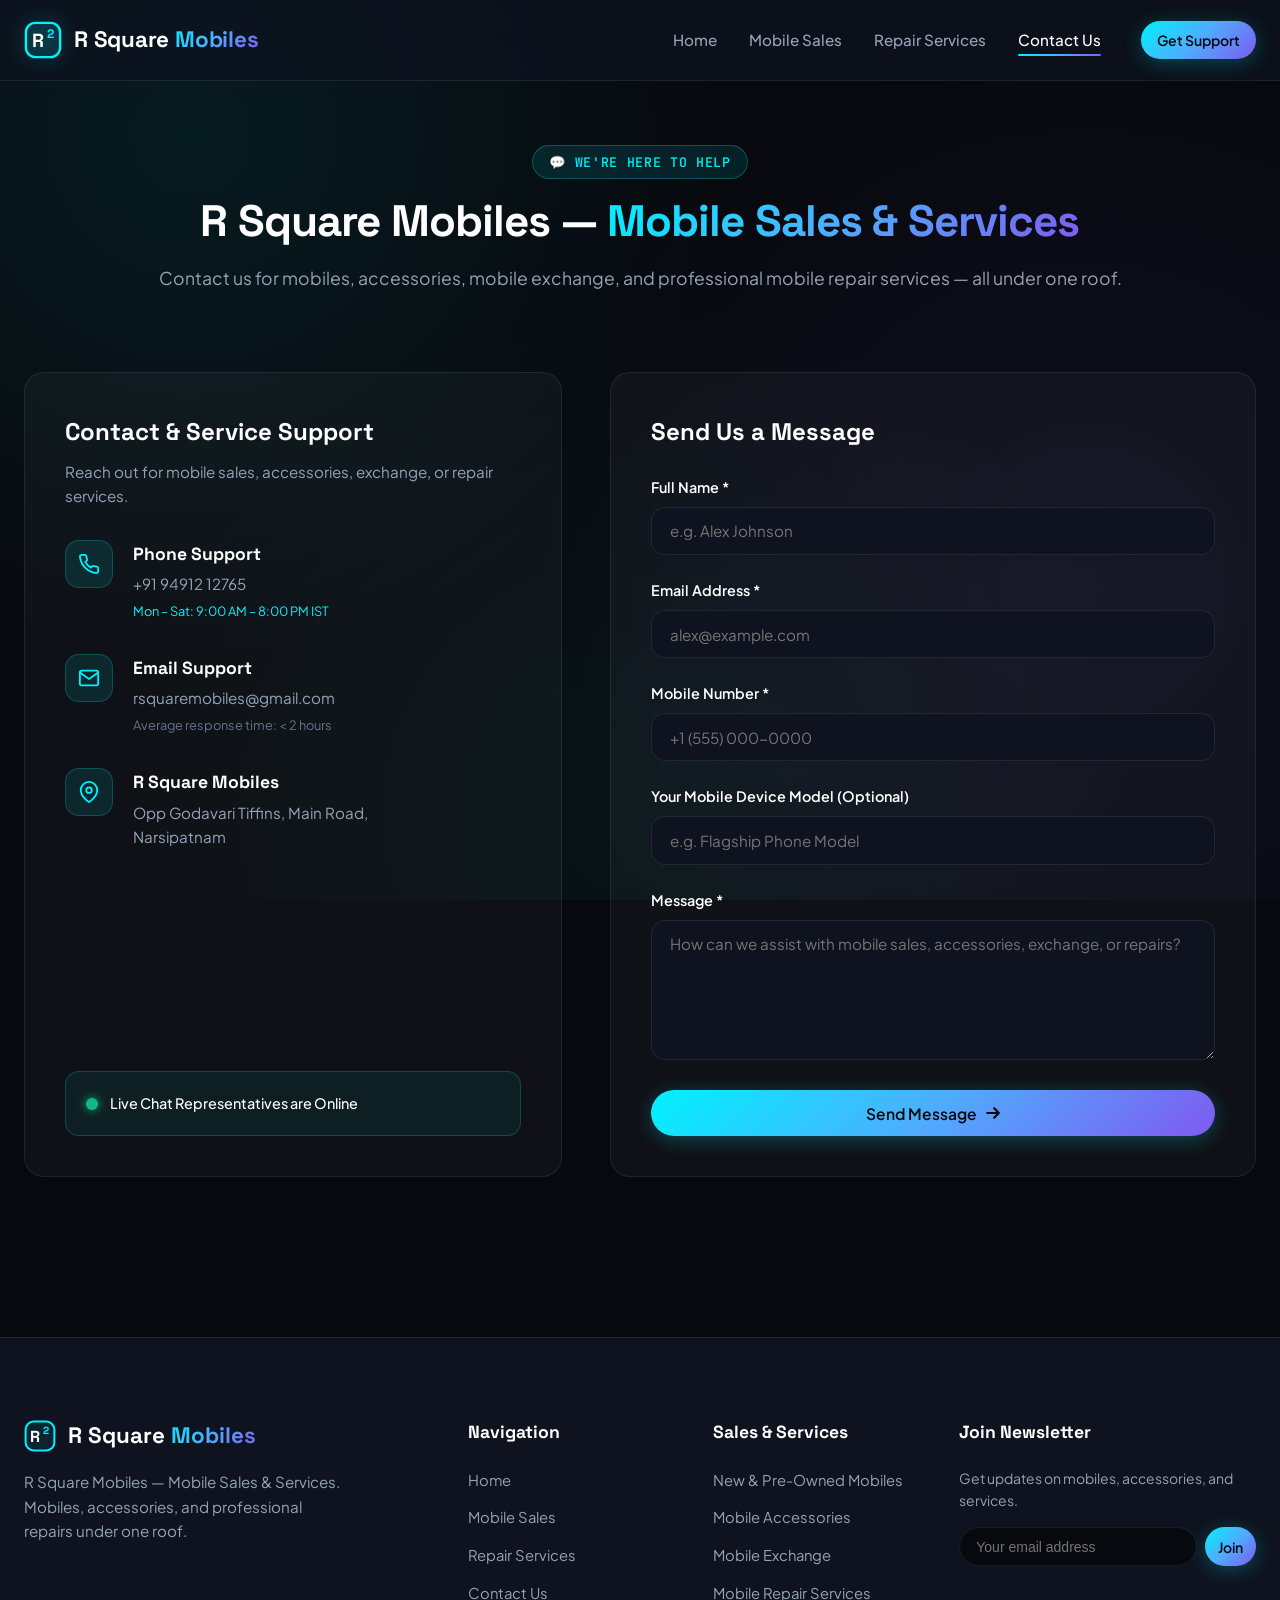
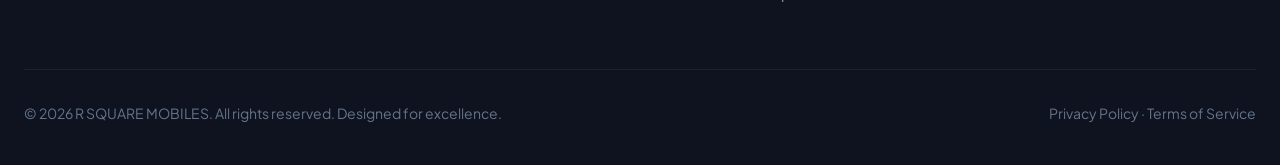
==== commit 183b7132: "Update mobile sales services and accessory pricing" ====
--- a/contact.html
+++ b/contact.html
@@ -4,9 +4,9 @@
 <head>
   <meta charset="UTF-8">
   <meta name="viewport" content="width=device-width, initial-scale=1.0">
-  <title>Contact Us — R SQUARE MOBILES</title>
+  <title>Contact Us — R SQUARE MOBILES Mobile Sales &amp; Services</title>
   <meta name="description"
-    content="Have questions about our mobile cases, device compatibility or warranty? Get in touch with the R SQUARE MOBILES support team.">
+    content="Contact R SQUARE MOBILES for mobile sales, accessories, exchange options, and professional repair services.">
   <link rel="preconnect" href="https://fonts.googleapis.com">
   <link rel="preconnect" href="https://fonts.gstatic.com" crossorigin>
   <link rel="stylesheet" href="css/style.css">
@@ -42,8 +42,8 @@
       <nav class="main-nav" id="mainNav">
         <ul class="nav-links">
           <li><a href="index.html">Home</a></li>
-          <li><a href="index.html#accessories">Mobile Cases &amp; Accessories</a></li>
-          <li><a href="index.html#why">Why R SQUARE MOBILES</a></li>
+          <li><a href="index.html#sales">Mobile Sales</a></li>
+          <li><a href="index.html#services">Repair Services</a></li>
           <li><a href="contact.html" class="active">Contact Us</a></li>
         </ul>
         <div class="header-actions">
@@ -58,9 +58,8 @@
     <section class="contact-hero">
       <div class="container">
         <span class="eyebrow">💬 We're Here to Help</span>
-        <h1 class="section-heading">Get in Touch with <span class="accent">R SQUARE MOBILES</span></h1>
-        <p class="section-sub">Whether you have questions about device compatibility, custom orders, or warranty
-          support, we are here for you.</p>
+          <h1 class="section-heading">R Square Mobiles — <span class="accent">Mobile Sales &amp; Services</span></h1>
+          <p class="section-sub">Contact us for mobiles, accessories, mobile exchange, and professional mobile repair services — all under one roof.</p>
       </div>
     </section>
 
@@ -72,8 +71,8 @@
           <div>
             <h3
               style="font-family:var(--font-heading); font-size:1.5rem; color:var(--text-bright); margin-bottom:0.5rem;">
-              Direct Support Channels</h3>
-            <p style="color:var(--text-muted); font-size:0.95rem;">Reach out directly or visit our flagship store.</p>
+              Contact &amp; Service Support</h3>
+            <p style="color:var(--text-muted); font-size:0.95rem;">Reach out for mobile sales, accessories, exchange, or repair services.</p>
           </div>
 
           <div class="info-item">
@@ -157,7 +156,7 @@
             <div class="form-group">
               <label for="contactMessage">Message *</label>
               <textarea id="contactMessage" class="form-textarea"
-                placeholder="How can we assist you with R SQUARE MOBILES accessories?" required></textarea>
+                placeholder="How can we assist with mobile sales, accessories, exchange, or repairs?" required></textarea>
             </div>
 
             <button type="submit" class="btn btn-primary" style="width:100%;">
@@ -190,7 +189,7 @@
             </svg>
             <span>R Square<span class="accent"> Mobiles</span></span>
           </div>
-          <p class="footer-tagline">Your premium destination for smartphone cases and fast-charging mobile accessories.
+          <p class="footer-tagline">R Square Mobiles — Mobile Sales &amp; Services. Mobiles, accessories, and professional repairs under one roof.
           </p>
         </div>
 
@@ -198,25 +197,25 @@
           <h4>Navigation</h4>
           <ul>
             <li><a href="index.html">Home</a></li>
-            <li><a href="index.html#accessories">Cases &amp; Gear</a></li>
-            <li><a href="index.html#why">Why R SQUARE MOBILES</a></li>
+            <li><a href="index.html#sales">Mobile Sales</a></li>
+            <li><a href="index.html#services">Repair Services</a></li>
             <li><a href="contact.html">Contact Us</a></li>
           </ul>
         </div>
 
         <div class="footer-col">
-          <h4>Categories</h4>
+          <h4>Sales &amp; Services</h4>
           <ul>
-            <li><a href="index.html#accessories">Mobile Cases</a></li>
-            <li><a href="index.html#accessories">Fast Chargers</a></li>
-            <li><a href="index.html#accessories">Power Banks</a></li>
-            <li><a href="index.html#accessories">Wireless Audio</a></li>
+            <li><a href="index.html#sales">New &amp; Pre-Owned Mobiles</a></li>
+            <li><a href="index.html#accessories">Mobile Accessories</a></li>
+            <li><a href="index.html#sales">Mobile Exchange</a></li>
+            <li><a href="index.html#services">Mobile Repair Services</a></li>
           </ul>
         </div>
 
         <div class="footer-col">
           <h4>Join Newsletter</h4>
-          <p style="font-size:0.875rem; color:var(--text-muted);">Get updates on new phone cases and drops.</p>
+          <p style="font-size:0.875rem; color:var(--text-muted);">Get updates on mobiles, accessories, and services.</p>
           <form class="newsletter-form"
             onsubmit="event.preventDefault(); showToast('Subscribed to R SQUARE MOBILES newsletter!'); this.reset();">
             <input type="email" placeholder="Your email address" class="newsletter-input" required>
@@ -235,4 +234,4 @@
   <script src="js/script.js"></script>
 </body>
 
-</html>+</html>
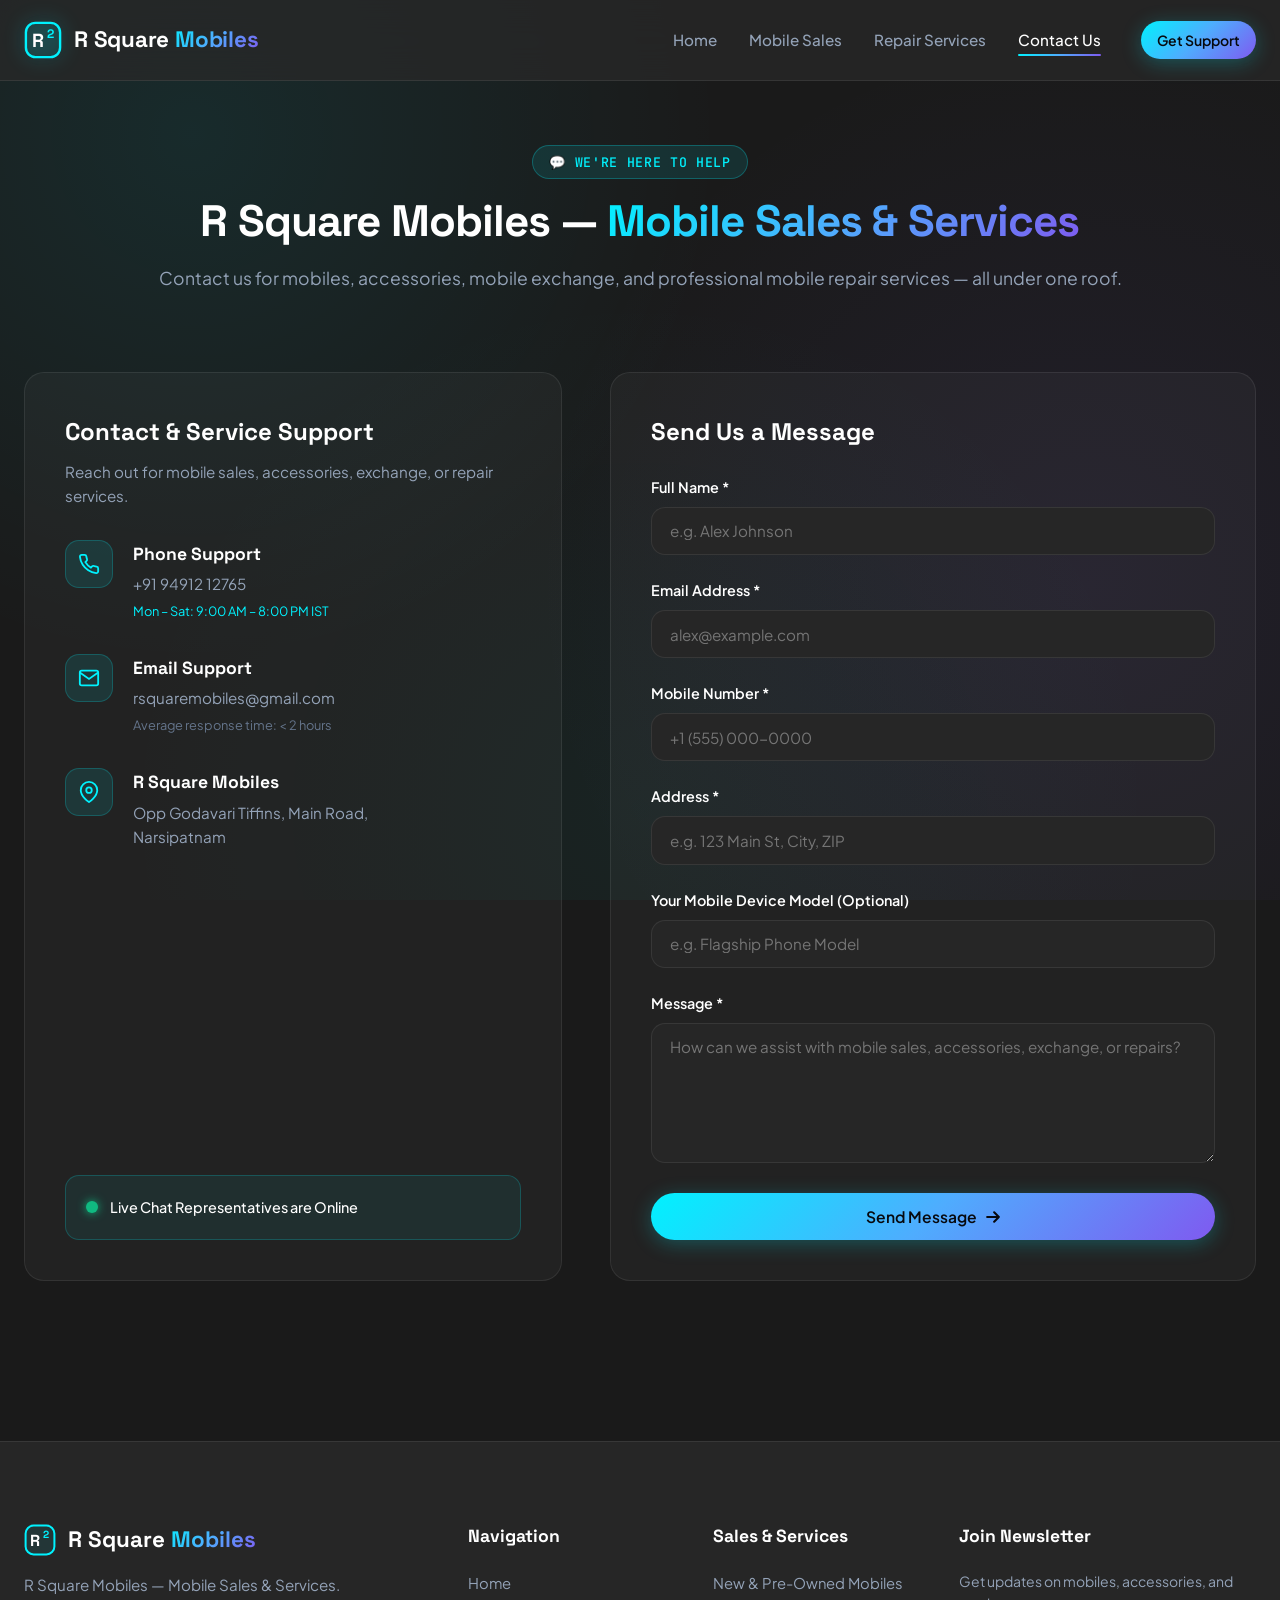
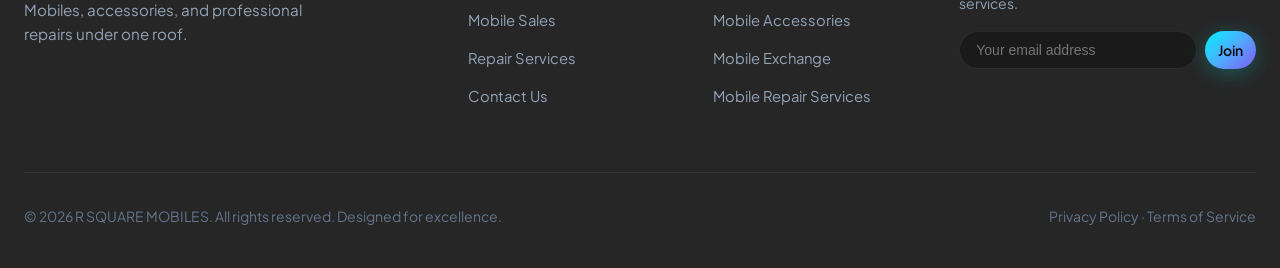
==== commit 87b92251: "Add required address field to Contact Us form" ====
--- a/contact.html
+++ b/contact.html
@@ -146,6 +146,10 @@
             <div class="form-group">
               <label for="contactPhone">Mobile Number *</label>
               <input type="tel" id="contactPhone" class="form-input" placeholder="+1 (555) 000-0000" required>
+            </div>
+            <div class="form-group">
+              <label for="contactAddress">Address *</label>
+              <input type="text" id="contactAddress" class="form-input" placeholder="e.g. 123 Main St, City, ZIP" required>
             </div>
 
             <div class="form-group">
--- a/css/style.css
+++ b/css/style.css
@@ -6,10 +6,10 @@
 
 :root {
   /* Color Palette - Deep Space Obsidian & Cyber Cyan */
-  --bg-dark: #07090e;
-  --bg-surface: #0e131f;
-  --bg-surface-elevated: #161c2e;
-  --bg-glass: rgba(14, 19, 31, 0.75);
+  --bg-dark: #1a1a1a; /* brighter background */
+  --bg-surface: #262626; /* brighter surface */
+  --bg-surface-elevated: #333333; /* brighter elevated surface */
+  --bg-glass: rgba(40, 40, 40, 0.75); /* brighter glass */
   --bg-glass-card: rgba(255, 255, 255, 0.035);
   --bg-glass-hover: rgba(255, 255, 255, 0.07);
 
